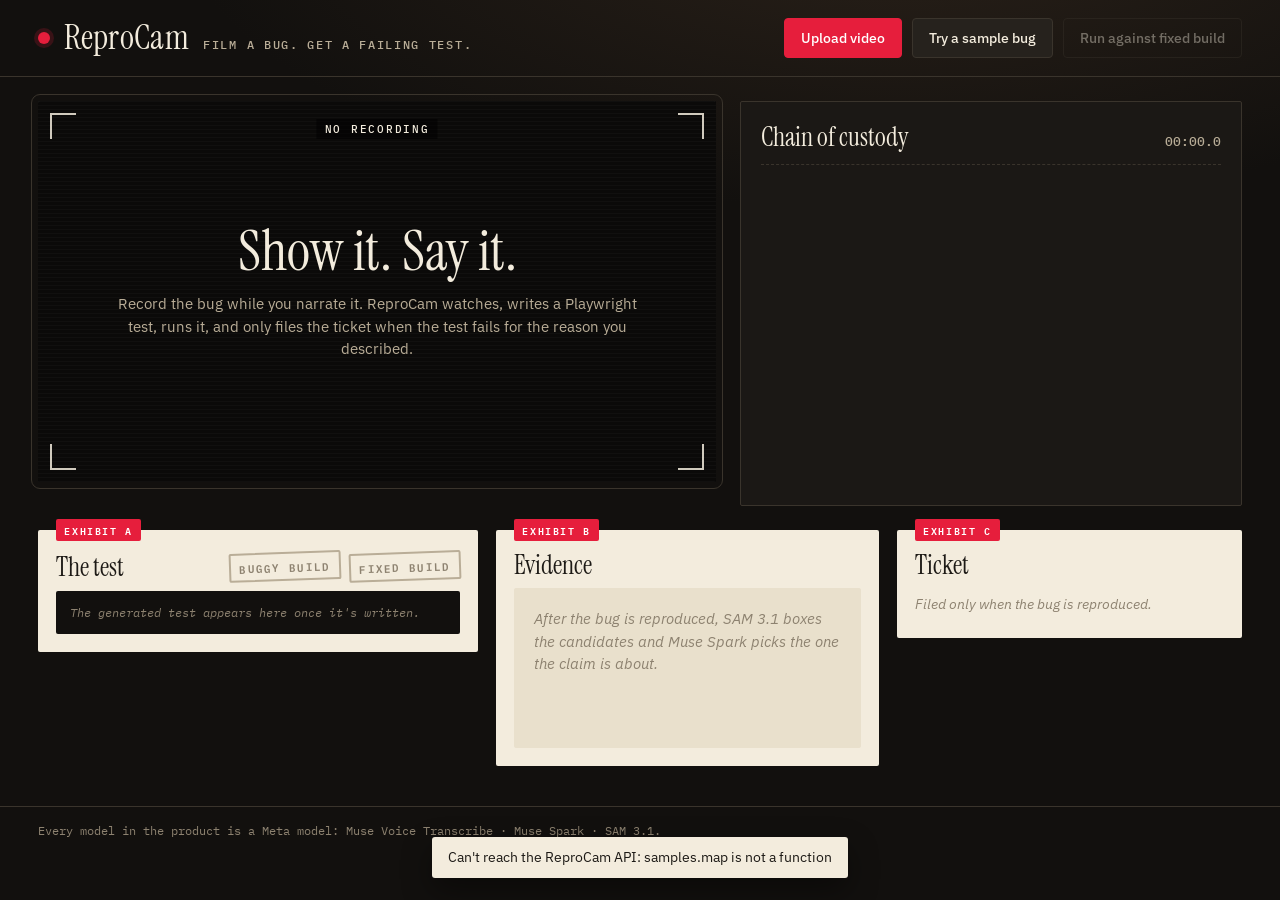
==== web/index.html @ 229384eb "M6: API, budget, one-page UI; bug1 sample replays end to end; store ?reset=1 - store: ?reset=1 clear" ====
<!doctype html>
<html lang="en">
<head>
  <meta charset="utf-8">
  <meta name="viewport" content="width=device-width, initial-scale=1">
  <title>ReproCam</title>
  <link rel="preconnect" href="https://fonts.googleapis.com">
  <link rel="preconnect" href="https://fonts.gstatic.com" crossorigin>
  <link href="https://fonts.googleapis.com/css2?family=Instrument+Serif:ital@0;1&family=IBM+Plex+Mono:wght@400;500;600&family=IBM+Plex+Sans:wght@400;500;600&display=swap" rel="stylesheet">
  <link rel="stylesheet" href="styles.css">
  <script src="app.js" defer></script>
</head>
<body>
  <header class="bar">
    <div class="brand">
      <span class="rec" aria-hidden="true"></span>
      <span class="wordmark">ReproCam</span>
      <span class="tagline">Film a bug. Get a failing test.</span>
    </div>
    <nav class="actions">
      <label class="btn primary" id="upload-btn">
        Upload video
        <input type="file" id="upload" accept="video/*" capture hidden>
      </label>
      <div class="sample-picker">
        <button class="btn" id="sample-btn" aria-haspopup="true" aria-expanded="false">Try a sample bug</button>
        <ul class="menu" id="sample-menu" hidden></ul>
      </div>
      <button class="btn ghost" id="fix-btn" disabled>Run against fixed build</button>
    </nav>
  </header>

  <main>
    <section class="stage-grid">
      <div class="recording">
        <div class="viewfinder">
          <span class="corner tl"></span><span class="corner tr"></span>
          <span class="corner bl"></span><span class="corner br"></span>
          <video id="video" controls playsinline muted></video>
          <div class="empty-state" id="empty">
            <p class="big">Show it. Say it.</p>
            <p>Record the bug while you narrate it. ReproCam watches, writes a Playwright test, runs it,
              and only files the ticket when the test fails for the reason you described.</p>
          </div>
          <span class="vf-label" id="vf-label">no recording</span>
        </div>
        <figure class="transcript" id="transcript" hidden>
          <blockquote id="transcript-text"></blockquote>
          <figcaption>narration · Muse Voice Transcribe</figcaption>
        </figure>
        <div class="filmstrip" id="filmstrip" aria-label="Keyframes sent to the model"></div>
      </div>

      <aside class="custody">
        <header>
          <h2>Chain of custody</h2>
          <span class="clock" id="clock">00:00.0</span>
        </header>
        <ol class="timeline" id="timeline"></ol>
        <p class="verdict" id="verdict" hidden></p>
      </aside>
    </section>

    <section class="casefile">
      <article class="card test-card" data-exhibit="exhibit A">
        <header>
          <h3>The test</h3>
          <div class="stamps">
            <span class="stamp" id="stamp-buggy" data-state="idle">buggy build</span>
            <span class="stamp" id="stamp-fixed" data-state="idle">fixed build</span>
          </div>
        </header>
        <p class="failure" id="failure"></p>
        <pre class="code" id="code"><span class="placeholder">The generated test appears here once it's written.</span></pre>
      </article>

      <article class="card evidence-card" data-exhibit="exhibit B">
        <header>
          <h3>Evidence</h3>
          <button class="link" id="evidence-replay" hidden>replay</button>
        </header>
        <div class="board" id="board">
          <p class="placeholder">After the bug is reproduced, SAM 3.1 boxes the candidates and Muse Spark picks the one
            the claim is about.</p>
        </div>
        <ol class="sam-steps" id="sam-steps" hidden>
          <li data-step="propose"><b>SAM 3.1 proposes</b> <span id="sam-propose"></span></li>
          <li data-step="decide"><b>Muse Spark decides</b> <span id="sam-decide"></span></li>
        </ol>
      </article>

      <article class="card ticket-card" data-exhibit="exhibit C">
        <header>
          <h3>Ticket</h3>
          <button class="link" id="copy-ticket" hidden>copy markdown</button>
        </header>
        <div class="ticket" id="ticket"><p class="placeholder">Filed only when the bug is reproduced.</p></div>
      </article>
    </section>
  </main>

  <footer class="foot">
    <span id="foot-run">Every model in the product is a Meta model: Muse Voice Transcribe · Muse Spark · SAM 3.1.</span>
    <span id="foot-cost"></span>
  </footer>
  <div class="toast" id="toast" role="status" hidden></div>
</body>
</html>
---- web/styles.css ----
:root {
  --night: #12100e;
  --night-2: #1b1815;
  --night-3: #26221d;
  --line-dark: #3a342c;
  --paper: #f3ecdd;
  --paper-2: #e9e0cc;
  --ink: #1d1a16;
  --muted: #8d8270;
  --muted-light: #b9ad97;
  --signal: #e61e3c;
  --pass: #2f9e6a;
  --amber: #e2a43a;
  --serif: "Instrument Serif", Georgia, serif;
  --sans: "IBM Plex Sans", system-ui, sans-serif;
  --mono: "IBM Plex Mono", ui-monospace, monospace;
}

* { box-sizing: border-box; }
[hidden] { display: none !important; }
html, body { margin: 0; }
body {
  background: var(--night);
  background-image: radial-gradient(1200px 500px at 70% -10%, #2a2119 0%, transparent 60%);
  color: var(--paper);
  font: 15px/1.5 var(--sans);
  min-height: 100vh;
}

/* ---------- top bar ---------- */
.bar {
  display: flex; align-items: center; justify-content: space-between; gap: 16px; flex-wrap: wrap;
  padding: 18px clamp(16px, 3vw, 40px);
  border-bottom: 1px solid var(--line-dark);
}
.brand { display: flex; align-items: baseline; gap: 14px; flex-wrap: wrap; }
.rec {
  width: 12px; height: 12px; border-radius: 50%; background: var(--signal); align-self: center;
  box-shadow: 0 0 0 4px rgba(230, 30, 60, .18);
  animation: blink 1.6s steps(2, start) infinite;
}
@keyframes blink { to { visibility: hidden; } }
.wordmark { font: 400 34px/1 var(--serif); letter-spacing: .01em; }
.tagline { font: 500 12px var(--mono); letter-spacing: .14em; text-transform: uppercase; color: var(--muted-light); }

.actions { display: flex; gap: 10px; flex-wrap: wrap; }
.btn {
  font: 500 14px var(--sans); color: var(--paper); background: var(--night-3);
  border: 1px solid var(--line-dark); border-radius: 4px; padding: 10px 16px; cursor: pointer;
  transition: border-color .15s, background .15s;
}
.btn:hover:not(:disabled) { border-color: var(--muted-light); }
.btn.primary { background: var(--signal); border-color: var(--signal); color: #fff; }
.btn.primary:hover { background: #c9142f; }
.btn.ghost { background: transparent; }
.btn:disabled { opacity: .4; cursor: not-allowed; }
.sample-picker { position: relative; }
.menu {
  position: absolute; right: 0; top: calc(100% + 6px); z-index: 5; list-style: none; margin: 0; padding: 6px;
  min-width: 300px; background: var(--paper); color: var(--ink); border-radius: 4px;
  box-shadow: 0 18px 40px rgba(0, 0, 0, .45);
}
.menu button {
  width: 100%; text-align: left; background: none; border: 0; padding: 10px 12px; border-radius: 3px;
  font: 14px var(--sans); color: var(--ink); cursor: pointer;
}
.menu button:hover { background: var(--paper-2); }
.menu .id { font: 600 11px var(--mono); color: var(--signal); letter-spacing: .08em; display: block; }

main { padding: 24px clamp(16px, 3vw, 40px) 40px; display: grid; gap: 24px; }

/* ---------- recording + custody ---------- */
.stage-grid { display: grid; grid-template-columns: minmax(0, 1.35fr) minmax(320px, 1fr); gap: 24px; }
@media (max-width: 980px) { .stage-grid { grid-template-columns: 1fr; } }

.viewfinder {
  position: relative; aspect-ratio: 16 / 9; background: #000; border-radius: 2px; overflow: hidden;
  outline: 1px solid var(--line-dark); outline-offset: 6px;
}
.viewfinder video { width: 100%; height: 100%; object-fit: contain; display: block; background: #000; }
.corner { position: absolute; width: 26px; height: 26px; border: 2px solid var(--paper); opacity: .85; z-index: 2; pointer-events: none; }
.corner.tl { top: 12px; left: 12px; border-right: 0; border-bottom: 0; }
.corner.tr { top: 12px; right: 12px; border-left: 0; border-bottom: 0; }
.corner.bl { bottom: 12px; left: 12px; border-right: 0; border-top: 0; }
.corner.br { bottom: 12px; right: 12px; border-left: 0; border-top: 0; }
.vf-label {
  position: absolute; top: 18px; left: 50%; transform: translateX(-50%); z-index: 2;
  font: 500 11px var(--mono); letter-spacing: .16em; text-transform: uppercase; color: var(--paper);
  background: rgba(0, 0, 0, .55); padding: 3px 8px; pointer-events: none;
}
.empty-state {
  position: absolute; inset: 0; display: grid; place-content: center; text-align: center; padding: 40px;
  background: repeating-linear-gradient(0deg, rgba(255,255,255,.025) 0 1px, transparent 1px 4px), #0b0a09;
  color: var(--muted-light); max-width: none;
}
.empty-state .big { font: 400 clamp(34px, 5vw, 56px)/1.05 var(--serif); color: var(--paper); margin: 0 0 12px; }
.empty-state p { max-width: 520px; margin: 0 auto; }

.transcript { margin: 22px 0 0; padding: 0 0 0 18px; border-left: 2px solid var(--signal); }
.transcript blockquote { margin: 0; font: italic 400 22px/1.35 var(--serif); color: var(--paper); }
.transcript figcaption { font: 500 11px var(--mono); letter-spacing: .12em; text-transform: uppercase; color: var(--muted); margin-top: 6px; }

.filmstrip { display: flex; gap: 6px; overflow-x: auto; margin-top: 18px; padding-bottom: 6px; }
.filmstrip figure { margin: 0; flex: 0 0 auto; cursor: pointer; position: relative; }
.filmstrip img { height: 64px; display: block; border: 1px solid var(--line-dark); opacity: .55; transition: opacity .2s, border-color .2s; }
.filmstrip figure:hover img, .filmstrip figure.bug img { opacity: 1; }
.filmstrip figure.bug img { border-color: var(--signal); }
.filmstrip figcaption { font: 500 10px var(--mono); color: var(--muted); margin-top: 3px; }
.filmstrip figure.bug figcaption { color: var(--signal); }

.custody { background: var(--night-2); border: 1px solid var(--line-dark); border-radius: 2px; padding: 18px 20px; display: flex; flex-direction: column; min-height: 0; }
.custody > header { display: flex; justify-content: space-between; align-items: baseline; border-bottom: 1px dashed var(--line-dark); padding-bottom: 10px; }
.custody h2 { font: 400 26px var(--serif); margin: 0; }
.clock { font: 500 13px var(--mono); color: var(--muted-light); }

.timeline { list-style: none; margin: 8px 0 0; padding: 0; counter-reset: step; overflow-y: auto; max-height: 560px; }
.timeline li {
  display: grid; grid-template-columns: 34px 1fr auto; column-gap: 10px; row-gap: 2px;
  padding: 11px 0; border-bottom: 1px solid var(--night-3); animation: enter .35s ease-out;
}
@keyframes enter { from { opacity: 0; transform: translateY(6px); } }
.timeline .num { grid-row: span 3; font: 600 12px var(--mono); color: var(--muted); padding-top: 2px; }
.timeline .name { font: 500 15px var(--sans); }
.timeline .when { font: 12px var(--mono); color: var(--muted); text-align: right; }
.timeline .badge {
  grid-column: 2 / 4; justify-self: start; font: 500 11px var(--mono); letter-spacing: .02em;
  border: 1px solid var(--line-dark); padding: 1px 7px; border-radius: 2px; color: var(--muted-light);
}
.timeline .badge b { color: var(--paper); font-weight: 600; }
.timeline .detail { grid-column: 2 / 4; font-size: 13px; color: var(--muted-light); overflow-wrap: anywhere; }
.timeline li[data-status="start"] .num { color: var(--amber); }
.timeline li[data-status="start"] .name::after { content: " …"; color: var(--amber); }
.timeline li[data-status="ok"] .num { color: var(--pass); }
.timeline li[data-status="fail"] .num, .timeline li[data-status="retry"] .num { color: var(--signal); }
.timeline li[data-status="fail"] .detail { color: #f2a3ae; }
.timeline li[data-stage="judge"][data-status="ok"] .detail { color: var(--paper); }

.verdict {
  margin: 14px 0 0; padding: 12px 14px; font: 600 13px var(--mono); letter-spacing: .1em; text-transform: uppercase;
  border: 2px solid var(--pass); color: var(--pass); text-align: center;
}
.verdict.bad { border-color: var(--signal); color: var(--signal); }

/* ---------- case file ---------- */
.casefile { display: grid; grid-template-columns: minmax(0, 1.15fr) minmax(0, 1fr) minmax(0, .9fr); gap: 18px; align-items: start; }
@media (max-width: 1180px) { .casefile { grid-template-columns: 1fr 1fr; } .ticket-card { grid-column: 1 / -1; } }
@media (max-width: 760px) { .casefile { grid-template-columns: 1fr; } }

.card { background: var(--paper); color: var(--ink); border-radius: 2px; padding: 16px 18px 18px; position: relative; min-width: 0; }
.card::before { /* exhibit tab */
  content: attr(data-exhibit); position: absolute; top: -11px; left: 18px; padding: 2px 8px;
  font: 600 10px var(--mono); letter-spacing: .16em; text-transform: uppercase;
  background: var(--signal); color: #fff; border-radius: 2px;
}
.card > header { display: flex; justify-content: space-between; align-items: center; gap: 10px; margin: 6px 0 10px; flex-wrap: wrap; }
.card h3 { font: 400 26px/1 var(--serif); margin: 0; }
.placeholder { color: var(--muted); font-style: italic; }
.link { background: none; border: 0; padding: 0; font: 500 12px var(--mono); color: var(--signal); cursor: pointer; text-decoration: underline; }

.stamps { display: flex; gap: 8px; }
.stamp {
  font: 600 11px var(--mono); letter-spacing: .12em; text-transform: uppercase;
  border: 2px solid var(--muted-light); color: var(--muted); padding: 3px 8px; border-radius: 2px; transform: rotate(-2deg);
}
.stamp[data-state="fail"] { border-color: var(--signal); color: var(--signal); }
.stamp[data-state="fail"]::after { content: " · fails"; }
.stamp[data-state="pass"] { border-color: var(--pass); color: var(--pass); }
.stamp[data-state="pass"]::after { content: " · passes"; }
.stamp[data-state="running"] { border-color: var(--amber); color: #a36d12; }
.stamp[data-state="running"]::after { content: " · running"; }
.stamp.thump { animation: thump .45s cubic-bezier(.3, 1.6, .5, 1); }
@keyframes thump { from { transform: rotate(-2deg) scale(1.6); opacity: 0; } }

.failure { font: 500 12.5px/1.45 var(--mono); color: var(--signal); margin: 0 0 8px; min-height: 0; white-space: pre-wrap; }
.failure:empty { display: none; }
.code {
  margin: 0; background: var(--night); color: #e8dfcd; border-radius: 2px; padding: 12px 0;
  font: 12px/1.6 var(--mono); max-height: 460px; overflow: auto; counter-reset: ln;
}
.code .placeholder { padding: 0 14px; display: block; }
.code .ln { display: block; padding: 0 14px 0 0; white-space: pre; }
.code .ln::before { counter-increment: ln; content: counter(ln); display: inline-block; width: 3.2em; padding-right: 1em; text-align: right; color: #5d554a; }
.code .ln.hit { background: rgba(230, 30, 60, .22); box-shadow: inset 3px 0 var(--signal); }
.code .k { color: #f0a868; } .code .s { color: #a8d08d; } .code .c { color: #7d7466; font-style: italic; } .code .f { color: #8fc2e8; }

.board { position: relative; background: var(--paper-2); border-radius: 2px; overflow: hidden; min-height: 160px; }
.board .placeholder { padding: 20px; margin: 0; }
.board img { display: block; width: 100%; }
.board .zoom { position: relative; overflow: hidden; aspect-ratio: 4 / 3; background: #0b0a09; }
.board .zoom-inner {
  position: absolute; left: 0; top: 0; width: 100%; transform-origin: 0 0; --s: 1;
  transition: transform 1.2s cubic-bezier(.6, 0, .2, 1);
}
.cand {
  position: absolute; border: calc(2px / var(--s)) solid var(--signal); border-radius: calc(2px / var(--s));
  outline: calc(3px / var(--s)) solid transparent; outline-offset: calc(2px / var(--s)); opacity: 0;
  transition: opacity .35s, box-shadow .4s;
}
.cand span {
  position: absolute; top: 50%; left: calc(100% + 5px / var(--s)); transform: translateY(-50%) scale(calc(1 / var(--s)));
  transform-origin: 0 50%; font: 700 12px var(--mono); color: #fff; background: var(--signal); padding: 0 5px; border-radius: 2px;
}
.board.show-cands .cand { opacity: 1; }
.board.decided .cand { opacity: .18; }
.board.decided .cand.chosen { opacity: 1; box-shadow: 0 0 0 9999px rgba(18, 16, 14, .5); }
.sam-steps { list-style: none; margin: 12px 0 0; padding: 0; display: grid; gap: 6px; font-size: 13px; }
.sam-steps li { padding-left: 22px; position: relative; color: var(--muted); transition: color .3s; }
.sam-steps li::before { content: ""; position: absolute; left: 0; top: 6px; width: 10px; height: 10px; border: 2px solid var(--muted-light); border-radius: 50%; }
.sam-steps li.on { color: var(--ink); }
.sam-steps li.on::before { border-color: var(--signal); background: var(--signal); }
.sam-steps b { font-weight: 600; }

.ticket { font-size: 13.5px; max-height: 600px; overflow: auto; padding-right: 4px; }
.ticket h1 { font: 400 22px/1.15 var(--serif); margin: 0 0 8px; }
.ticket h2 { font: 600 11px var(--mono); letter-spacing: .14em; text-transform: uppercase; color: var(--muted); margin: 16px 0 6px; }
.ticket p { margin: 6px 0; }
.ticket ol { margin: 4px 0; padding-left: 22px; }
.ticket code { font: 12px var(--mono); background: var(--paper-2); padding: 0 4px; border-radius: 2px; }
.ticket pre { background: var(--night); color: #e8dfcd; padding: 10px 12px; overflow: auto; font: 11.5px/1.5 var(--mono); border-radius: 2px; }
.ticket pre code { background: none; padding: 0; }
.ticket img { max-width: 100%; border: 1px solid var(--paper-2); }

.foot {
  display: flex; justify-content: space-between; gap: 16px; flex-wrap: wrap;
  padding: 16px clamp(16px, 3vw, 40px) 28px; border-top: 1px solid var(--line-dark);
  font: 12px var(--mono); color: var(--muted);
}
#foot-cost { color: var(--paper); }
.toast {
  position: fixed; bottom: 22px; left: 50%; transform: translateX(-50%); z-index: 10;
  background: var(--paper); color: var(--ink); padding: 10px 16px; border-radius: 3px; font-size: 14px;
  box-shadow: 0 12px 30px rgba(0, 0, 0, .4); max-width: calc(100vw - 32px);
}
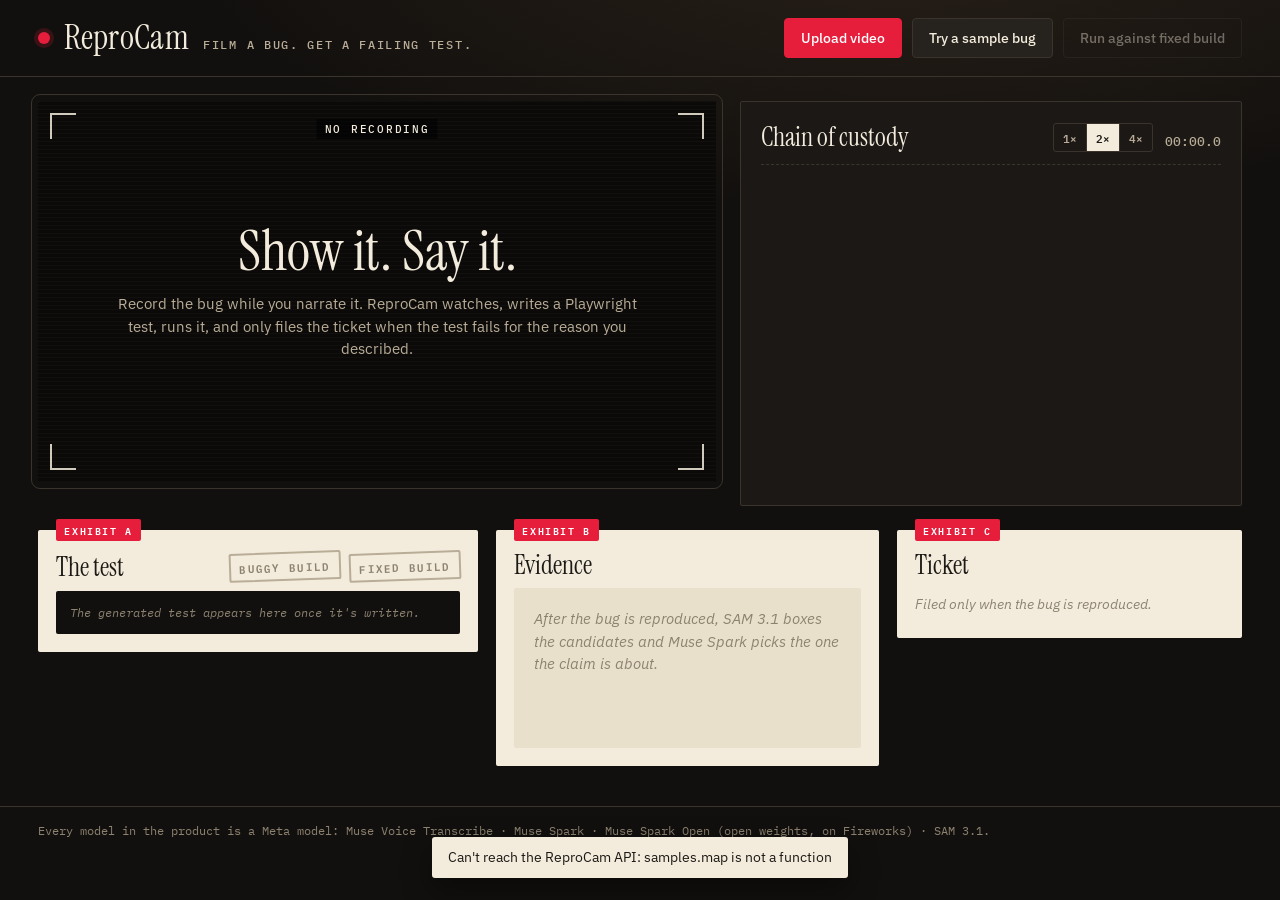
==== commit 71f444d1: "M6 polish: replay speed, wrapped code, full timeline, footer models, ticket card - Replay speed 1x /" ====
--- a/web/index.html
+++ b/web/index.html
@@ -54,6 +54,9 @@
       <aside class="custody">
         <header>
           <h2>Chain of custody</h2>
+          <div class="speed" role="group" aria-label="Replay speed">
+            <button data-speed="1">1×</button><button data-speed="2" class="on">2×</button><button data-speed="4">4×</button>
+          </div>
           <span class="clock" id="clock">00:00.0</span>
         </header>
         <ol class="timeline" id="timeline"></ol>
@@ -100,7 +103,7 @@
   </main>
 
   <footer class="foot">
-    <span id="foot-run">Every model in the product is a Meta model: Muse Voice Transcribe · Muse Spark · SAM 3.1.</span>
+    <span id="foot-run">Every model in the product is a Meta model: Muse Voice Transcribe · Muse Spark · Muse Spark Open (open weights, on Fireworks) · SAM 3.1.</span>
     <span id="foot-cost"></span>
   </footer>
   <div class="toast" id="toast" role="status" hidden></div>
--- a/web/styles.css
+++ b/web/styles.css
@@ -109,11 +109,19 @@
 .filmstrip figure.bug figcaption { color: var(--signal); }
 
 .custody { background: var(--night-2); border: 1px solid var(--line-dark); border-radius: 2px; padding: 18px 20px; display: flex; flex-direction: column; min-height: 0; }
-.custody > header { display: flex; justify-content: space-between; align-items: baseline; border-bottom: 1px dashed var(--line-dark); padding-bottom: 10px; }
+.custody > header { display: flex; justify-content: space-between; align-items: baseline; gap: 12px; border-bottom: 1px dashed var(--line-dark); padding-bottom: 10px; }
+.custody h2 { margin-right: auto !important; }
+.speed { display: inline-flex; border: 1px solid var(--line-dark); border-radius: 3px; overflow: hidden; align-self: center; }
+.speed button {
+  font: 600 11px var(--mono); color: var(--muted-light); background: none; border: 0; padding: 4px 9px; cursor: pointer;
+}
+.speed button + button { border-left: 1px solid var(--line-dark); }
+.speed button.on { background: var(--paper); color: var(--ink); }
+.speed button:disabled { opacity: .35; cursor: not-allowed; }
 .custody h2 { font: 400 26px var(--serif); margin: 0; }
 .clock { font: 500 13px var(--mono); color: var(--muted-light); }
 
-.timeline { list-style: none; margin: 8px 0 0; padding: 0; counter-reset: step; overflow-y: auto; max-height: 560px; }
+.timeline { list-style: none; margin: 8px 0 0; padding: 0; }
 .timeline li {
   display: grid; grid-template-columns: 34px 1fr auto; column-gap: 10px; row-gap: 2px;
   padding: 11px 0; border-bottom: 1px solid var(--night-3); animation: enter .35s ease-out;
@@ -174,12 +182,14 @@
 .failure { font: 500 12.5px/1.45 var(--mono); color: var(--signal); margin: 0 0 8px; min-height: 0; white-space: pre-wrap; }
 .failure:empty { display: none; }
 .code {
+  position: relative; /* offsetTop of lines is measured from here (auto-scroll to the failing line) */
   margin: 0; background: var(--night); color: #e8dfcd; border-radius: 2px; padding: 12px 0;
   font: 12px/1.6 var(--mono); max-height: 460px; overflow: auto; counter-reset: ln;
 }
 .code .placeholder { padding: 0 14px; display: block; }
-.code .ln { display: block; padding: 0 14px 0 0; white-space: pre; }
-.code .ln::before { counter-increment: ln; content: counter(ln); display: inline-block; width: 3.2em; padding-right: 1em; text-align: right; color: #5d554a; }
+/* wrapped lines hang under the code, not under the line number */
+.code .ln { display: block; padding: 0 14px 0 4.2em; text-indent: -4.2em; white-space: pre-wrap; overflow-wrap: anywhere; }
+.code .ln::before { counter-increment: ln; content: counter(ln); display: inline-block; width: 3.2em; padding-right: 1em; text-indent: 0; text-align: right; color: #5d554a; }
 .code .ln.hit { background: rgba(230, 30, 60, .22); box-shadow: inset 3px 0 var(--signal); }
 .code .k { color: #f0a868; } .code .s { color: #a8d08d; } .code .c { color: #7d7466; font-style: italic; } .code .f { color: #8fc2e8; }
 
@@ -211,6 +221,7 @@
 .sam-steps b { font-weight: 600; }
 
 .ticket { font-size: 13.5px; max-height: 600px; overflow: auto; padding-right: 4px; }
+.ticket.more { -webkit-mask-image: linear-gradient(#000 calc(100% - 56px), transparent); mask-image: linear-gradient(#000 calc(100% - 56px), transparent); }
 .ticket h1 { font: 400 22px/1.15 var(--serif); margin: 0 0 8px; }
 .ticket h2 { font: 600 11px var(--mono); letter-spacing: .14em; text-transform: uppercase; color: var(--muted); margin: 16px 0 6px; }
 .ticket p { margin: 6px 0; }
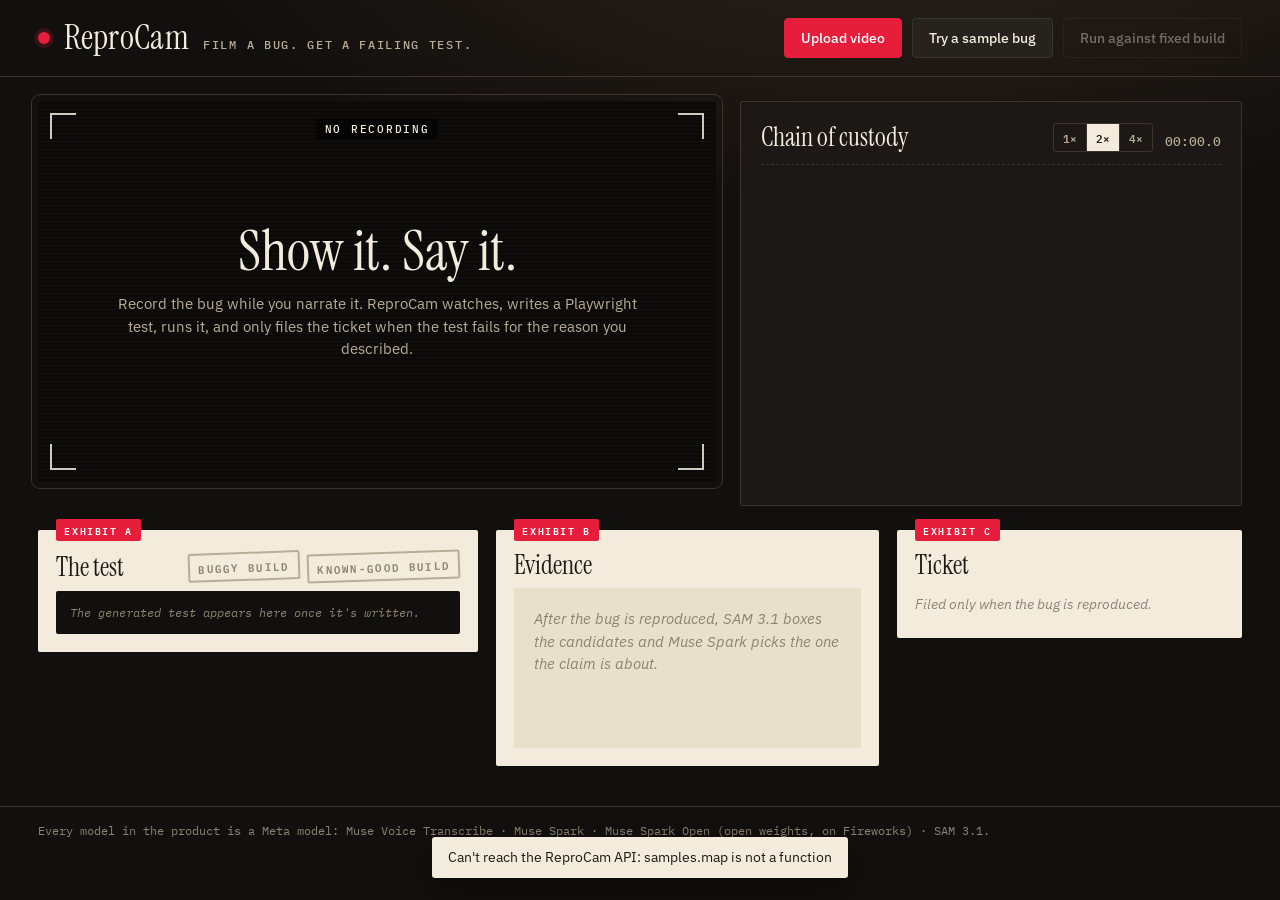
==== commit 3b7731f8: "Fix bug2 findings: parsed build-flag URLs, value-checking judge, known-good mode, NOT CONFIRMED bug2" ====
--- a/web/index.html
+++ b/web/index.html
@@ -49,6 +49,21 @@
           <figcaption>narration · Muse Voice Transcribe</figcaption>
         </figure>
         <div class="filmstrip" id="filmstrip" aria-label="Keyframes sent to the model"></div>
+        <section class="claim" id="claim" hidden>
+          <header>
+            <h2>What the agent understood</h2>
+            <span class="claim-badge">bug_claim · Muse Spark Open</span>
+          </header>
+          <p class="claim-summary" id="claim-summary"></p>
+          <div class="claim-cols">
+            <div><h4>Expected</h4><p id="claim-expected"></p></div>
+            <div class="actual"><h4>Actual</h4><p id="claim-actual"></p></div>
+          </div>
+          <button class="claim-frame" id="claim-frame">
+            <img id="claim-thumb" alt="">
+            <span><b id="claim-frame-label"></b> the frame this came from · element “<span id="claim-element"></span>”</span>
+          </button>
+        </section>
       </div>
 
       <aside class="custody">
@@ -70,7 +85,7 @@
           <h3>The test</h3>
           <div class="stamps">
             <span class="stamp" id="stamp-buggy" data-state="idle">buggy build</span>
-            <span class="stamp" id="stamp-fixed" data-state="idle">fixed build</span>
+            <span class="stamp" id="stamp-fixed" data-state="idle">known-good build</span>
           </div>
         </header>
         <p class="failure" id="failure"></p>
--- a/web/styles.css
+++ b/web/styles.css
@@ -108,6 +108,32 @@
 .filmstrip figcaption { font: 500 10px var(--mono); color: var(--muted); margin-top: 3px; }
 .filmstrip figure.bug figcaption { color: var(--signal); }
 
+.claim {
+  margin-top: 22px; background: var(--night-2); border: 1px solid var(--line-dark); border-radius: 2px;
+  padding: 18px 20px 16px; animation: enter .45s ease-out;
+}
+.claim header { display: flex; justify-content: space-between; align-items: baseline; gap: 12px; flex-wrap: wrap;
+  border-bottom: 1px dashed var(--line-dark); padding-bottom: 10px; }
+.claim h2 { font: 400 26px var(--serif); margin: 0; }
+.claim-badge { font: 500 11px var(--mono); color: var(--muted-light); border: 1px solid var(--line-dark); padding: 1px 7px; border-radius: 2px; }
+.claim-summary { font: 400 28px/1.2 var(--serif); margin: 14px 0 16px; color: var(--paper); }
+.claim-cols { display: grid; grid-template-columns: 1fr 1fr; gap: 18px; }
+@media (max-width: 640px) { .claim-cols { grid-template-columns: 1fr; } }
+.claim-cols > div { border-top: 2px solid var(--line-dark); padding-top: 8px; }
+.claim-cols h4 { font: 600 11px var(--mono); letter-spacing: .14em; text-transform: uppercase; color: var(--muted); margin: 0 0 6px; }
+.claim-cols p { margin: 0; font-size: 14px; color: var(--paper-2); }
+.claim-cols .actual { border-top-color: var(--signal); }
+.claim-cols .actual h4, .claim-cols .actual p { color: var(--signal); }
+.claim-cols .actual p { font-weight: 500; }
+.claim-frame {
+  display: flex; align-items: center; gap: 12px; margin-top: 16px; width: 100%; text-align: left; cursor: pointer;
+  background: none; border: 1px solid var(--line-dark); border-radius: 2px; padding: 6px; color: var(--muted-light);
+  font: 12px var(--mono); transition: border-color .15s;
+}
+.claim-frame:hover { border-color: var(--signal); }
+.claim-frame img { height: 44px; border: 1px solid var(--signal); display: block; }
+.claim-frame b { color: var(--signal); font-weight: 600; }
+
 .custody { background: var(--night-2); border: 1px solid var(--line-dark); border-radius: 2px; padding: 18px 20px; display: flex; flex-direction: column; min-height: 0; }
 .custody > header { display: flex; justify-content: space-between; align-items: baseline; gap: 12px; border-bottom: 1px dashed var(--line-dark); padding-bottom: 10px; }
 .custody h2 { margin-right: auto !important; }
@@ -148,6 +174,7 @@
   border: 2px solid var(--pass); color: var(--pass); text-align: center;
 }
 .verdict.bad { border-color: var(--signal); color: var(--signal); }
+.verdict.warn { border-color: var(--amber); color: var(--amber); }
 
 /* ---------- case file ---------- */
 .casefile { display: grid; grid-template-columns: minmax(0, 1.15fr) minmax(0, 1fr) minmax(0, .9fr); gap: 18px; align-items: start; }
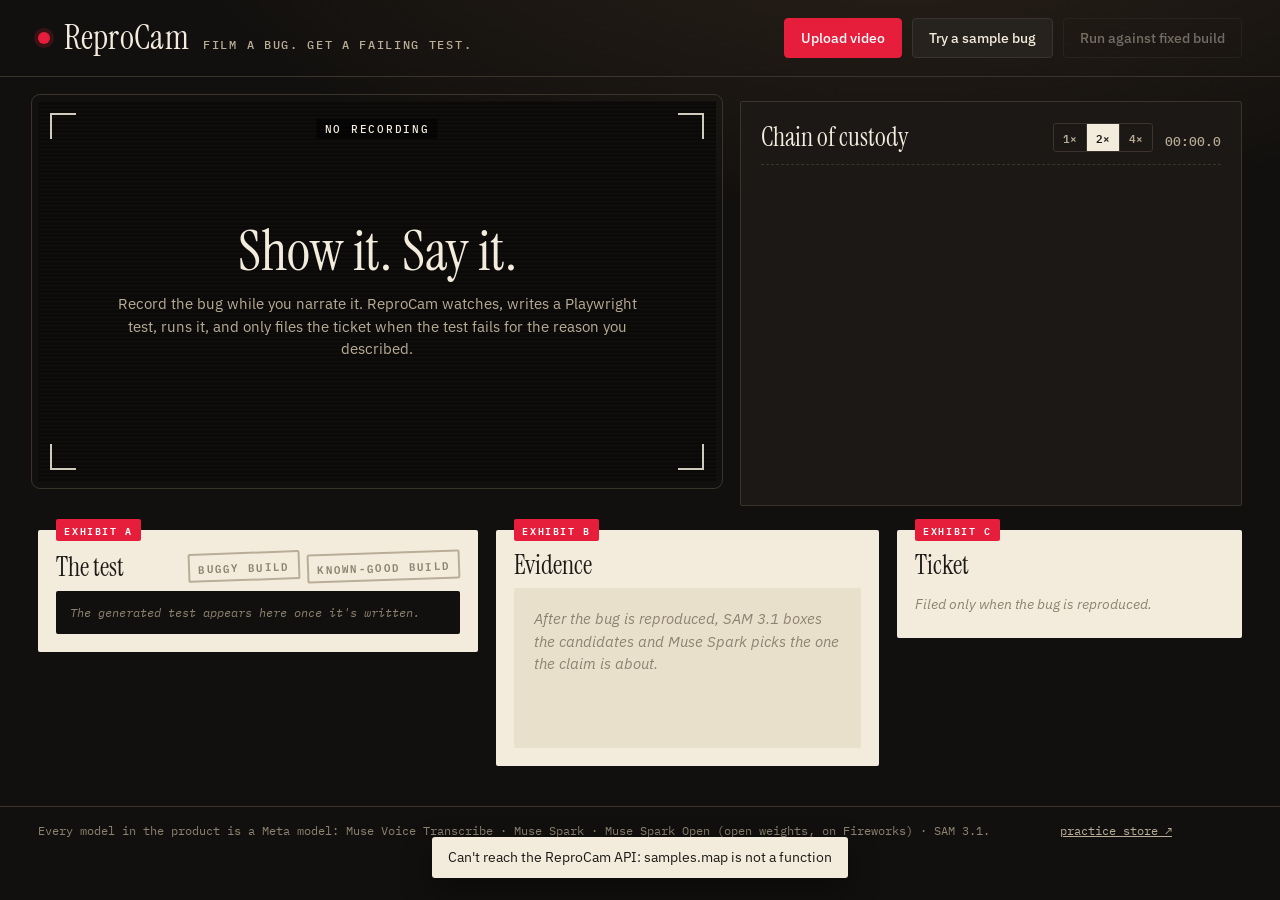
==== commit dfd957cc: "M7 (part 1): Modal deployment code, sandboxed test runs, store under /store/ - backend/sandbox_exec." ====
--- a/web/index.html
+++ b/web/index.html
@@ -4,6 +4,7 @@
   <meta charset="utf-8">
   <meta name="viewport" content="width=device-width, initial-scale=1">
   <title>ReproCam</title>
+  <link rel="icon" href="data:image/svg+xml,%3Csvg xmlns='http://www.w3.org/2000/svg' viewBox='0 0 16 16'%3E%3Ccircle cx='8' cy='8' r='6' fill='%23e61e3c'/%3E%3C/svg%3E">
   <link rel="preconnect" href="https://fonts.googleapis.com">
   <link rel="preconnect" href="https://fonts.gstatic.com" crossorigin>
   <link href="https://fonts.googleapis.com/css2?family=Instrument+Serif:ital@0;1&family=IBM+Plex+Mono:wght@400;500;600&family=IBM+Plex+Sans:wght@400;500;600&display=swap" rel="stylesheet">
@@ -119,6 +120,7 @@
 
   <footer class="foot">
     <span id="foot-run">Every model in the product is a Meta model: Muse Voice Transcribe · Muse Spark · Muse Spark Open (open weights, on Fireworks) · SAM 3.1.</span>
+    <a class="store-link" href="/store/index.html?fixed=0&amp;reset=1" target="_blank" rel="noopener">practice store ↗</a>
     <span id="foot-cost"></span>
   </footer>
   <div class="toast" id="toast" role="status" hidden></div>
--- a/web/styles.css
+++ b/web/styles.css
@@ -264,6 +264,8 @@
   font: 12px var(--mono); color: var(--muted);
 }
 #foot-cost { color: var(--paper); }
+.store-link { color: var(--muted-light); }
+.store-link:hover { color: var(--paper); }
 .toast {
   position: fixed; bottom: 22px; left: 50%; transform: translateX(-50%); z-index: 10;
   background: var(--paper); color: var(--ink); padding: 10px 16px; border-radius: 3px; font-size: 14px;
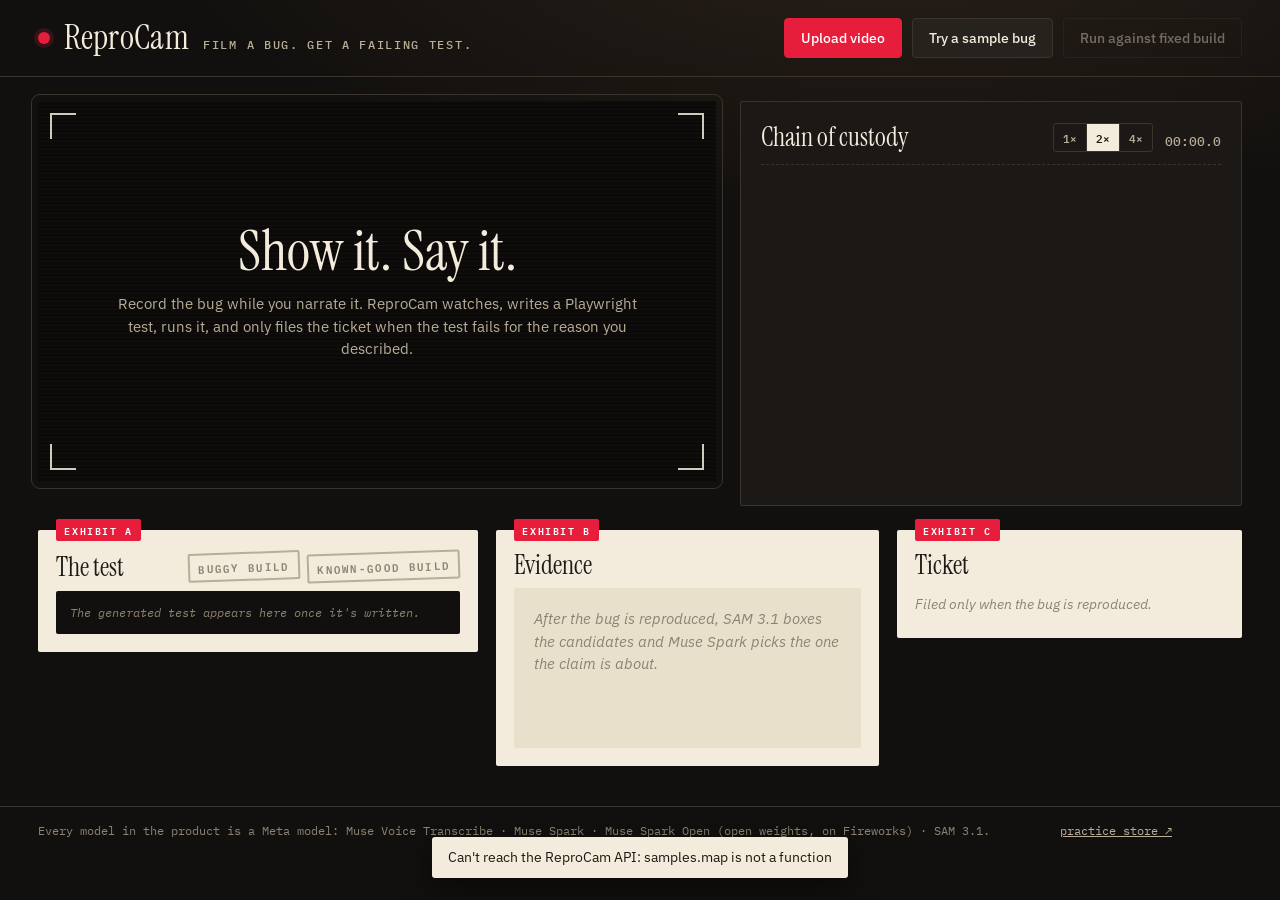
==== commit 091fbc88: "Switch the live app to Baseten; cap images per request for Baseten Fireworks is unavailable for now," ====
--- a/web/index.html
+++ b/web/index.html
@@ -119,7 +119,7 @@
   </main>
 
   <footer class="foot">
-    <span id="foot-run">Every model in the product is a Meta model: Muse Voice Transcribe · Muse Spark · Muse Spark Open (open weights, on Fireworks) · SAM 3.1.</span>
+    <span id="foot-run">Every model in the product is a Meta model: Muse Voice Transcribe · Muse Spark · Muse Spark Open (open weights, on <span id="foot-provider">Fireworks</span>) · SAM 3.1.</span>
     <a class="store-link" href="/store/index.html?fixed=0&amp;reset=1" target="_blank" rel="noopener">practice store ↗</a>
     <span id="foot-cost"></span>
   </footer>
--- a/web/styles.css
+++ b/web/styles.css
@@ -71,6 +71,8 @@
 
 /* ---------- recording + custody ---------- */
 .stage-grid { display: grid; grid-template-columns: minmax(0, 1.35fr) minmax(320px, 1fr); gap: 24px; }
+/* grid items may shrink below their content's width (filmstrip, code): otherwise phones zoom out */
+.stage-grid > *, .casefile > *, main > * { min-width: 0; }
 @media (max-width: 980px) { .stage-grid { grid-template-columns: 1fr; } }
 
 .viewfinder {
@@ -93,6 +95,7 @@
   background: repeating-linear-gradient(0deg, rgba(255,255,255,.025) 0 1px, transparent 1px 4px), #0b0a09;
   color: var(--muted-light); max-width: none;
 }
+.empty-state:not([hidden]) ~ .vf-label { display: none; }
 .empty-state .big { font: 400 clamp(34px, 5vw, 56px)/1.05 var(--serif); color: var(--paper); margin: 0 0 12px; }
 .empty-state p { max-width: 520px; margin: 0 auto; }
 
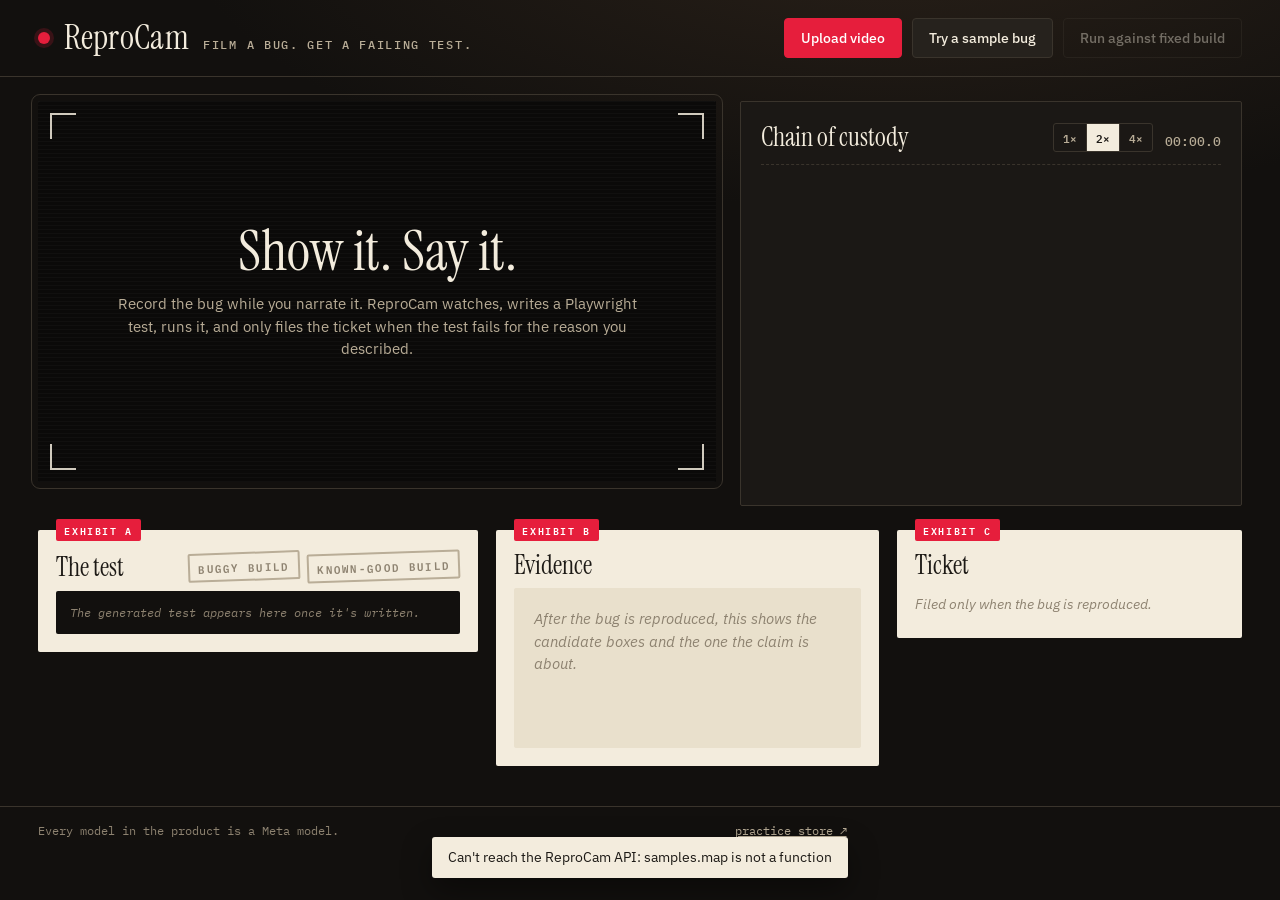
==== commit 6fed1a88: "Show recorded models in the UI; SAM proposes, Muse Spark Open decides The claim badge, transcript ca" ====
--- a/web/index.html
+++ b/web/index.html
@@ -47,13 +47,13 @@
         </div>
         <figure class="transcript" id="transcript" hidden>
           <blockquote id="transcript-text"></blockquote>
-          <figcaption>narration · Muse Voice Transcribe</figcaption>
+          <figcaption id="transcript-caption">narration</figcaption>
         </figure>
         <div class="filmstrip" id="filmstrip" aria-label="Keyframes sent to the model"></div>
         <section class="claim" id="claim" hidden>
           <header>
             <h2>What the agent understood</h2>
-            <span class="claim-badge">bug_claim · Muse Spark Open</span>
+            <span class="claim-badge" id="claim-badge">bug_claim</span>
           </header>
           <p class="claim-summary" id="claim-summary"></p>
           <div class="claim-cols">
@@ -99,12 +99,11 @@
           <button class="link" id="evidence-replay" hidden>replay</button>
         </header>
         <div class="board" id="board">
-          <p class="placeholder">After the bug is reproduced, SAM 3.1 boxes the candidates and Muse Spark picks the one
-            the claim is about.</p>
+          <p class="placeholder">After the bug is reproduced, this shows the candidate boxes and the one the claim is about.</p>
         </div>
         <ol class="sam-steps" id="sam-steps" hidden>
-          <li data-step="propose"><b>SAM 3.1 proposes</b> <span id="sam-propose"></span></li>
-          <li data-step="decide"><b>Muse Spark decides</b> <span id="sam-decide"></span></li>
+          <li data-step="propose"><b id="sam-propose-label"></b> <span id="sam-propose"></span></li>
+          <li data-step="decide"><b id="sam-decide-label"></b> <span id="sam-decide"></span></li>
         </ol>
       </article>
 
@@ -119,7 +118,7 @@
   </main>
 
   <footer class="foot">
-    <span id="foot-run">Every model in the product is a Meta model: Muse Voice Transcribe · Muse Spark · Muse Spark Open (open weights, on <span id="foot-provider">Fireworks</span>) · SAM 3.1.</span>
+    <span id="foot-run">Every model in the product is a Meta model.</span>
     <a class="store-link" href="/store/index.html?fixed=0&amp;reset=1" target="_blank" rel="noopener">practice store ↗</a>
     <span id="foot-cost"></span>
   </footer>
